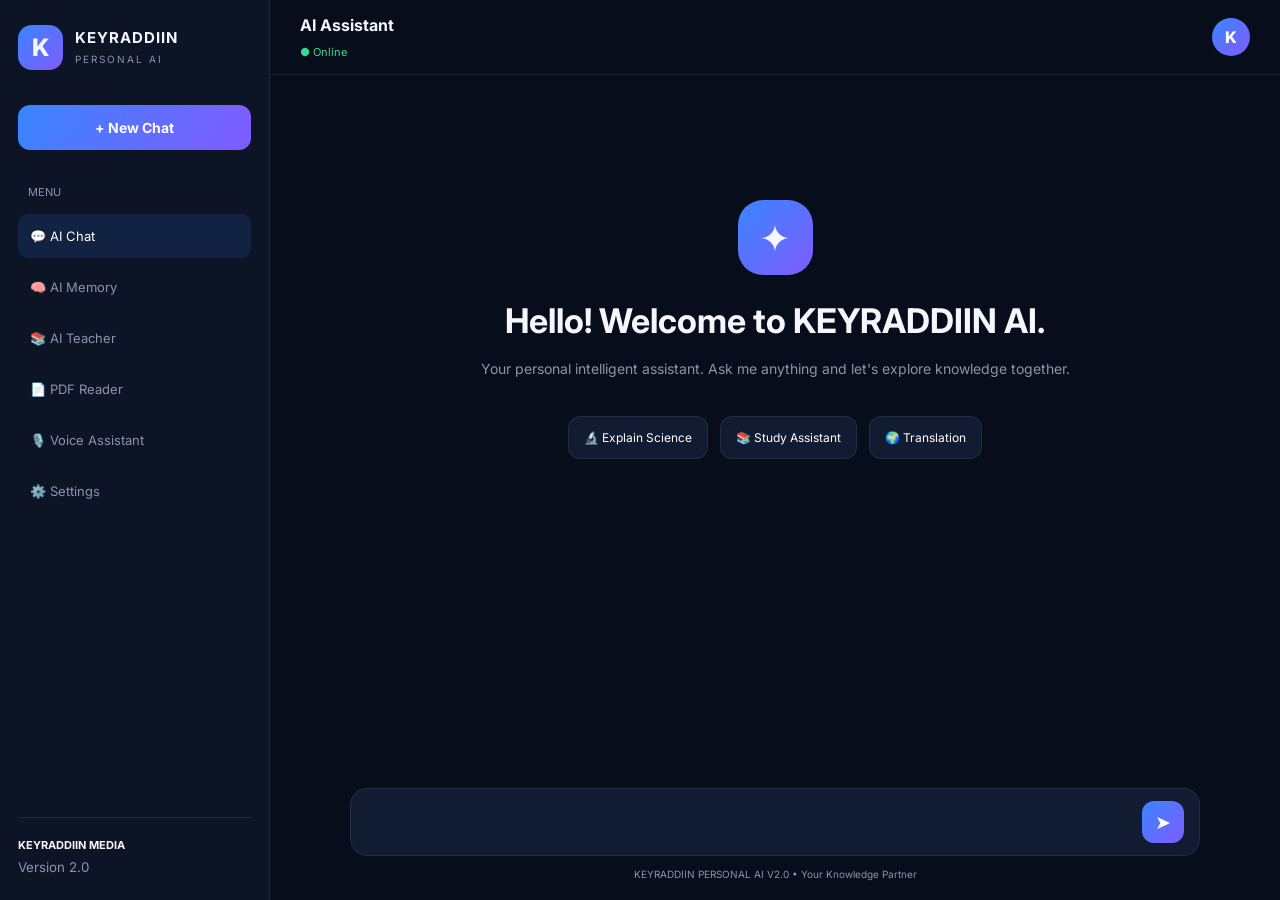
==== frontend/index.html @ 473fdab0 "KEYRADDIIN PERSONAL AI V2.0" ====
<!DOCTYPE html>
<html lang="en">

<head>

    <meta charset="UTF-8">

    <meta name="viewport"
          content="width=device-width, initial-scale=1.0">

    <title>KEYRADDIIN PERSONAL AI</title>

    <link rel="stylesheet" href="style.css">

</head>

<body>

<div class="app">

    <!-- SIDEBAR -->

    <aside class="sidebar">

        <div class="brand">

            <div class="logo">K</div>

            <div>
                <h2>KEYRADDIIN</h2>
                <span>PERSONAL AI</span>
            </div>

        </div>

        <button class="new-chat" onclick="newChat()">
            + New Chat
        </button>

        <div class="menu">

            <p class="menu-title">MENU</p>

            <button class="menu-item active"
                    onclick="showSection('chatSection', this)">
                💬 AI Chat
            </button>

            <button class="menu-item"
                    onclick="showSection('chatSection', this)">
                🧠 AI Memory
            </button>

            <button class="menu-item"
                    onclick="showSection('chatSection', this)">
                📚 AI Teacher
            </button>

            <button class="menu-item"
                    onclick="showSection('pdfSection', this)">
                📄 PDF Reader
            </button>

            <button class="menu-item"
                    onclick="showSection('chatSection', this)">
                🎙️ Voice Assistant
            </button>

            <button class="menu-item"
                    onclick="showSection('chatSection', this)">
                ⚙️ Settings
            </button>

        </div>

        <div class="sidebar-footer">

            <span>KEYRADDIIN MEDIA</span>

            <small>Version 2.0</small>

        </div>

    </aside>


    <!-- MAIN AREA -->

    <main class="main">

        <header class="topbar">

            <button class="mobile-menu">
                ☰
            </button>

            <div>

                <h3 id="pageTitle">
                    AI Assistant
                </h3>

                <span class="status">
                    ● Online
                </span>

            </div>

            <button class="profile">K</button>

        </header>


        <!-- CHAT SECTION -->

        <section id="chatSection"
                 class="chat-area">

            <div class="welcome">

                <div class="ai-icon">✦</div>

                <h1>
                    Hello! Welcome to KEYRADDIIN AI.
                </h1>

                <p>
                    Your personal intelligent assistant.
                    Ask me anything and let's explore knowledge together.
                </p>

                <div class="suggestions">

                    <button onclick="suggest('Explain science to me')">
                        🔬 Explain Science
                    </button>

                    <button onclick="suggest('Help me study Grade 10')">
                        📚 Study Assistant
                    </button>

                    <button onclick="suggest('Translate English to Afaan Oromo')">
                        🌍 Translation
                    </button>

                </div>

            </div>

        </section>


        <!-- PDF READER SECTION -->

        <section id="pdfSection"
                 class="chat-area"
                 style="display:none;">

            <div class="welcome">

                <div class="ai-icon">📄</div>

                <h1>
                    KEYRADDIIN PDF READER
                </h1>

                <p>
                    Upload your PDF document and ask
                    KEYRADDIIN AI questions about it.
                </p>

            </div>


            <!-- PDF UPLOAD -->

            <div style="
                max-width:700px;
                margin:20px auto;
                padding:20px;
                border-radius:15px;
                background:#17233d;
                color:white;
            ">

                <h3>📚 Upload PDF Document</h3>

                <p style="margin:12px 0;">
                    Select a PDF file (Maximum 20 MB).
                </p>

                <input
                    type="file"
                    id="pdfFile"
                    accept=".pdf,application/pdf"
                >

                <br><br>

                <button
                    onclick="uploadPDF()"
                    style="
                        padding:12px 20px;
                        border:0;
                        border-radius:8px;
                        background:#526dff;
                        color:white;
                        cursor:pointer;
                    "
                >
                    Upload PDF
                </button>

                <p id="pdfStatus"
                   style="margin-top:15px;">
                </p>

            </div>


            <!-- PDF INFORMATION -->

            <div id="pdfInformation"
                 style="
                    display:none;
                    max-width:700px;
                    margin:20px auto;
                    padding:20px;
                    border-radius:15px;
                    background:#17233d;
                    color:white;
                 ">

                <h3>📖 PDF Information</h3>

                <p id="pdfName"></p>

                <p id="pdfPages"></p>

                <p id="pdfCharacters"></p>

            </div>


            <!-- PDF QUESTION -->

            <div id="pdfQuestionArea"
                 style="
                    display:none;
                    max-width:700px;
                    margin:20px auto;
                    padding:20px;
                    border-radius:15px;
                    background:#17233d;
                    color:white;
                 ">

                <h3>🤖 Ask KEYRADDIIN AI</h3>

                <p style="margin:12px 0;">
                    Ask anything about your PDF.
                </p>

                <textarea
                    id="pdfQuestion"
                    placeholder="Ask a question about this PDF..."
                    rows="4"
                    style="
                        width:100%;
                        padding:12px;
                        border-radius:8px;
                        border:1px solid #526dff;
                        background:#101a2d;
                        color:white;
                        resize:vertical;
                    "
                ></textarea>

                <br><br>

                <button
                    onclick="askPDF()"
                    style="
                        padding:12px 20px;
                        border:0;
                        border-radius:8px;
                        background:#526dff;
                        color:white;
                        cursor:pointer;
                    "
                >
                    Ask AI ➤
                </button>

                <div id="pdfAnswer"
                     style="
                        margin-top:20px;
                        line-height:1.7;
                        white-space:pre-wrap;
                     ">
                </div>

            </div>

        </section>


        <!-- CHAT INPUT -->

        <footer class="input-section"
                id="chatInputSection">

            <div class="input-box">

                <textarea
                    id="userInput"
                    placeholder="Message KEYRADDIIN AI..."
                    rows="1">
                </textarea>

                <button id="sendBtn"
                        onclick="sendMessage()">
                    ➤
                </button>

            </div>

            <p class="disclaimer">
                KEYRADDIIN PERSONAL AI V2.0
                • Your Knowledge Partner
            </p>

        </footer>

    </main>

</div>


<!-- APP JAVASCRIPT -->

<script src="app.js"></script>


<!-- PDF READER JAVASCRIPT -->

<script>

    // ==================================
    // PDF READER SYSTEM
    // ==================================

    const API_BASE_URL = "YOUR_RENDER_BACKEND_URL";


    let currentPDFText = "";


    // ==================================
    // CHANGE APP SECTION
    // ==================================

    function showSection(sectionId, button) {

        document.getElementById("chatSection").style.display = "none";

        document.getElementById("pdfSection").style.display = "none";

        document.getElementById("chatInputSection").style.display = "none";

        document.getElementById(sectionId).style.display = "block";

        document.querySelectorAll(".menu-item").forEach(item => {

            item.classList.remove("active");

        });

        button.classList.add("active");

        document.getElementById("pageTitle").textContent =
            sectionId === "pdfSection"
                ? "PDF Reader"
                : "AI Assistant";

    }


    // ==================================
    // UPLOAD PDF
    // ==================================

    async function uploadPDF() {

        const fileInput = document.getElementById("pdfFile");

        const status = document.getElementById("pdfStatus");

        const file = fileInput.files[0];

        if (!file) {

            status.textContent = "Please select a PDF file.";

            return;

        }

        if (file.size > 20 * 1024 * 1024) {

            status.textContent = "PDF must be smaller than 20 MB.";

            return;

        }

        if (file.type !== "application/pdf" &&
            !file.name.toLowerCase().endsWith(".pdf")) {

            status.textContent = "Only PDF files are supported.";

            return;

        }

        status.textContent = "Uploading and processing PDF...";

        currentPDFText = "";

        document.getElementById("pdfInformation").style.display = "none";

        document.getElementById("pdfQuestionArea").style.display = "none";

        try {

            const formData = new FormData();

            formData.append("file", file);

            const response = await fetch(
                API_BASE_URL + "/pdf/upload",
                {
                    method: "POST",
                    body: formData
                }
            );

            const result = await response.json();

            if (!response.ok) {

                throw new Error(
                    result.detail || "PDF upload failed."
                );

            }

            currentPDFText = result.text;

            document.getElementById("pdfName").textContent =
                "File: " + result.filename;

            document.getElementById("pdfPages").textContent =
                "Pages: " + result.total_pages;

            document.getElementById("pdfCharacters").textContent =
                "Characters: " + result.characters;

            document.getElementById("pdfInformation").style.display = "block";

            document.getElementById("pdfQuestionArea").style.display = "block";

            status.textContent = "PDF uploaded successfully!";

        }

        catch (error) {

            status.textContent = "Error: " + error.message;

        }

    }


    // ==================================
    // ASK AI ABOUT PDF
    // ==================================

    async function askPDF() {

        const questionInput = document.getElementById("pdfQuestion");

        const answerArea = document.getElementById("pdfAnswer");

        const question = questionInput.value.trim();

        if (!currentPDFText) {

            answerArea.textContent = "Please upload a PDF first.";

            return;

        }

        if (!question) {

            answerArea.textContent = "Please enter your question.";

            return;

        }

        answerArea.textContent = "KEYRADDIIN AI is thinking...";

        try {

            const response = await fetch(
                API_BASE_URL + "/pdf/ask",
                {
                    method: "POST",

                    headers: {
                        "Content-Type": "application/json"
                    },

                    body: JSON.stringify({

                        pdf_text: currentPDFText,

                        question: question

                    })

                }
            );

            const result = await response.json();

            if (!response.ok) {

                throw new Error(
                    result.detail || "AI request failed."
                );

            }

            answerArea.textContent = result.response;

        }

        catch (error) {

            answerArea.textContent =
                "Error: " + error.message;

        }

    }

</script>

</body>

</html>
---- frontend/style.css ----
@import url('https://fonts.googleapis.com/css2?family=Inter:wght@400;500;600;700;800&display=swap');

:root {
    --bg: #080d1b;
    --sidebar: #0d1426;
    --panel: #111b31;
    --primary: #3985ff;
    --secondary: #805bff;
    --text: #f4f7ff;
    --muted: #8995ad;
    --border: rgba(255,255,255,0.08);
}

* {
    margin: 0;
    padding: 0;
    box-sizing: border-box;
}

body {
    font-family: 'Inter', sans-serif;
    background: var(--bg);
    color: var(--text);
}

button {
    font-family: inherit;
    cursor: pointer;
    border: none;
}

.app {
    display: flex;
    min-height: 100vh;
}

/* SIDEBAR */

.sidebar {
    width: 270px;
    background: var(--sidebar);
    border-right: 1px solid var(--border);
    padding: 25px 18px;
    display: flex;
    flex-direction: column;
}

.brand {
    display: flex;
    align-items: center;
    gap: 12px;
    margin-bottom: 35px;
}

.logo {
    width: 45px;
    height: 45px;
    background: linear-gradient(135deg, var(--primary), var(--secondary));
    border-radius: 14px;
    display: grid;
    place-items: center;
    font-size: 24px;
    font-weight: 800;
}

.brand h2 {
    font-size: 15px;
    letter-spacing: 1px;
}

.brand span {
    color: var(--muted);
    font-size: 10px;
    letter-spacing: 2px;
}

.new-chat {
    padding: 14px;
    border-radius: 12px;
    background: linear-gradient(120deg, var(--primary), var(--secondary));
    color: white;
    font-size: 14px;
    font-weight: 700;
    margin-bottom: 35px;
}

.menu-title {
    color: var(--muted);
    font-size: 11px;
    margin-bottom: 15px;
    padding-left: 10px;
}

.menu-item {
    width: 100%;
    padding: 14px 12px;
    background: transparent;
    color: var(--muted);
    text-align: left;
    border-radius: 10px;
    margin-bottom: 7px;
    font-size: 13px;
}

.menu-item:hover,
.menu-item.active {
    background: rgba(57,133,255,0.13);
    color: white;
}

.sidebar-footer {
    margin-top: auto;
    border-top: 1px solid var(--border);
    padding-top: 20px;
    display: flex;
    flex-direction: column;
    gap: 7px;
}

.sidebar-footer span {
    font-size: 11px;
    font-weight: 700;
}

.sidebar-footer small {
    color: var(--muted);
}

/* MAIN */

.main {
    flex: 1;
    display: flex;
    flex-direction: column;
    min-width: 0;
    height: 100vh;
}

.topbar {
    height: 75px;
    padding: 0 30px;
    border-bottom: 1px solid var(--border);
    display: flex;
    align-items: center;
    justify-content: space-between;
}

.topbar h3 {
    font-size: 16px;
    margin-bottom: 5px;
}

.status {
    color: #38d996;
    font-size: 11px;
}

.profile {
    width: 38px;
    height: 38px;
    border-radius: 50%;
    background: linear-gradient(135deg, var(--primary), var(--secondary));
    color: white;
    font-weight: 800;
    font-size: 16px;
}

.mobile-menu {
    display: none;
    background: transparent;
    color: white;
    font-size: 23px;
}

/* CHAT */

.chat-area {
    flex: 1;
    overflow-y: auto;
    padding: 35px 20px;
}

.welcome {
    max-width: 650px;
    margin: 10vh auto 0;
    text-align: center;
}

.ai-icon {
    width: 75px;
    height: 75px;
    margin: 0 auto 25px;
    border-radius: 25px;
    background: linear-gradient(135deg, var(--primary), var(--secondary));
    display: grid;
    place-items: center;
    font-size: 38px;
}

.welcome h1 {
    font-size: clamp(22px, 4vw, 34px);
    margin-bottom: 15px;
}

.welcome p {
    color: var(--muted);
    font-size: 14px;
    line-height: 1.8;
}

.suggestions {
    display: flex;
    justify-content: center;
    flex-wrap: wrap;
    gap: 12px;
    margin-top: 35px;
}

.suggestions button {
    padding: 13px 15px;
    border: 1px solid var(--border);
    background: var(--panel);
    color: white;
    border-radius: 12px;
    font-size: 12px;
}

.suggestions button:hover {
    border-color: var(--primary);
}

/* MESSAGE INPUT */

.input-section {
    padding: 15px 25px 20px;
    max-width: 900px;
    width: 100%;
    margin: 0 auto;
}

.input-box {
    display: flex;
    align-items: center;
    gap: 10px;
    background: var(--panel);
    border: 1px solid var(--border);
    padding: 12px 15px;
    border-radius: 17px;
}

.input-box:focus-within {
    border-color: var(--primary);
}

textarea {
    flex: 1;
    resize: none;
    max-height: 120px;
    outline: none;
    border: none;
    background: transparent;
    color: white;
    font-family: inherit;
    font-size: 14px;
    padding: 10px 0;
}

textarea::placeholder {
    color: var(--muted);
}

#sendBtn {
    width: 42px;
    height: 42px;
    border-radius: 12px;
    color: white;
    background: linear-gradient(135deg, var(--primary), var(--secondary));
    font-size: 19px;
}

.disclaimer {
    text-align: center;
    color: var(--muted);
    font-size: 10px;
    margin-top: 12px;
}

/* MOBILE RESPONSIVE */

@media(max-width: 700px) {

    .sidebar {
        display: none;
    }

    .main {
        width: 100%;
    }

    .topbar {
        height: 65px;
        padding: 0 15px;
        justify-content: flex-start;
        gap: 15px;
    }

    .mobile-menu {
        display: block;
    }

    .profile {
        margin-left: auto;
    }

    .chat-area {
        padding: 20px 15px;
    }

    .welcome {
        margin-top: 10vh;
    }

    .suggestions {
        gap: 8px;
    }

    .suggestions button {
        width: 100%;
    }

    .input-section {
        padding: 12px;
    }
}
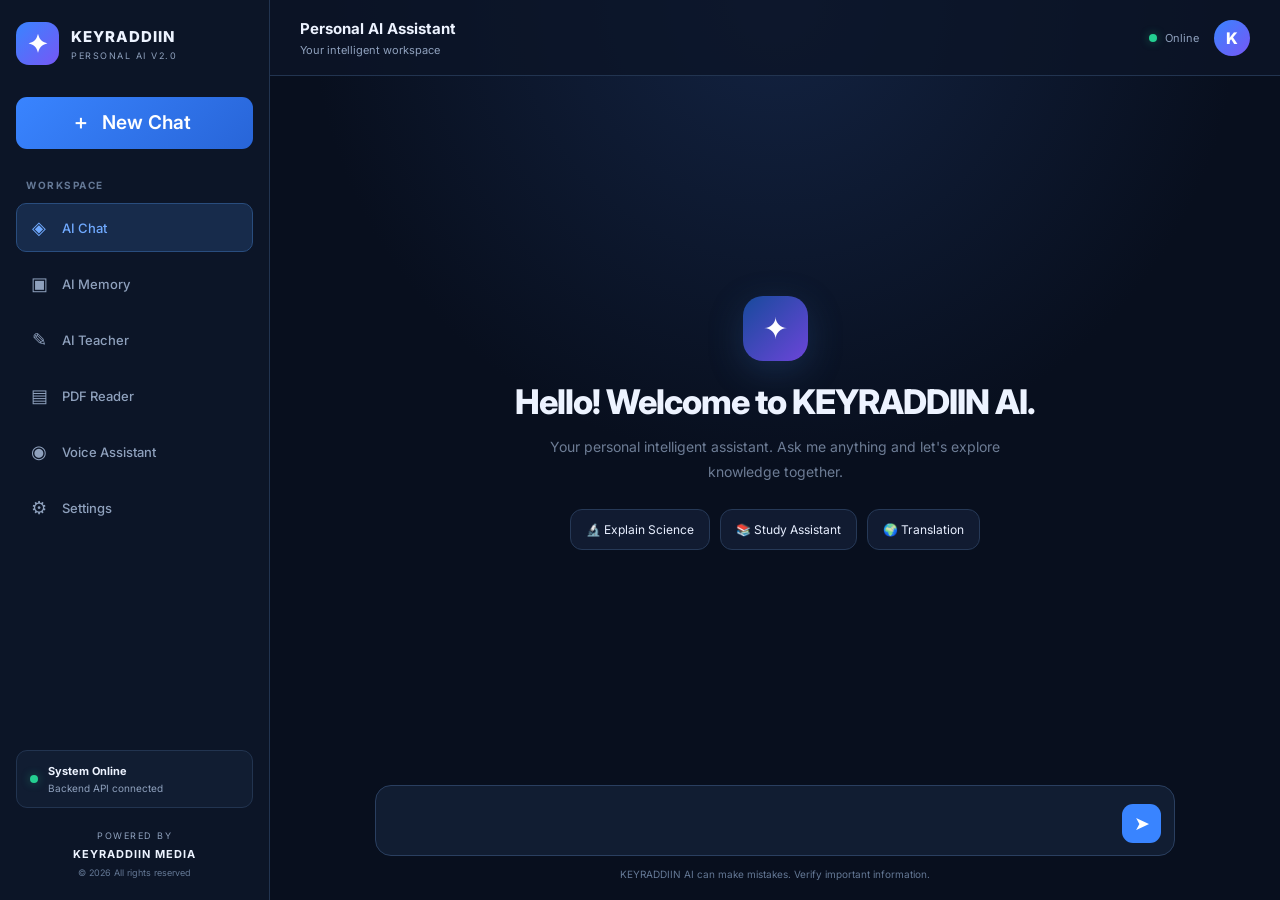
==== commit 92e31ea8: "Update KEYRADDIIN PERSONAL AI V2 frontend" ====
--- a/frontend/index.html
+++ b/frontend/index.html
@@ -2,119 +2,477 @@
 <html lang="en">
 
 <head>
-
     <meta charset="UTF-8">
-
-    <meta name="viewport"
-          content="width=device-width, initial-scale=1.0">
-
-    <title>KEYRADDIIN PERSONAL AI</title>
+    <meta name="viewport" content="width=device-width, initial-scale=1.0">
+
+    <meta name="theme-color" content="#080f1e">
+    <meta name="description" content="KEYRADDIIN PERSONAL AI V2.0 - Your intelligent personal assistant.">
+
+    <title>KEYRADDIIN PERSONAL AI | V2.0</title>
+
+    <link rel="preconnect" href="https://fonts.googleapis.com">
+    <link rel="preconnect" href="https://fonts.gstatic.com" crossorigin>
+
+    <link href="https://fonts.googleapis.com/css2?family=Inter:wght@400;500;600;700;800&display=swap" rel="stylesheet">
 
     <link rel="stylesheet" href="style.css">
 
+    <style>
+        * {
+            box-sizing: border-box;
+        }
+
+        body {
+            font-family: 'Inter', sans-serif;
+        }
+
+        button {
+            cursor: pointer;
+            font-family: inherit;
+        }
+
+        button:disabled {
+            opacity: 0.55;
+            cursor: not-allowed;
+        }
+
+        textarea {
+            font-family: inherit;
+        }
+
+        .message-row {
+            width: 100%;
+            display: flex;
+            margin: 18px auto;
+            padding: 0 15px;
+        }
+
+        .message-row.user {
+            justify-content: flex-end;
+        }
+
+        .message-row.ai {
+            justify-content: flex-start;
+        }
+
+        .message-bubble {
+            max-width: 780px;
+            padding: 15px 18px;
+            border-radius: 16px;
+            line-height: 1.75;
+            font-size: 14px;
+            white-space: pre-wrap;
+            overflow-wrap: anywhere;
+        }
+
+        .message-row.user .message-bubble {
+            background: #172c50;
+            border: 1px solid #315b99;
+        }
+
+        .message-row.ai .message-bubble {
+            background: #111b31;
+            border: 1px solid #263957;
+        }
+
+        .message-label {
+            display: block;
+            font-size: 11px;
+            font-weight: 700;
+            margin-bottom: 7px;
+            opacity: 0.7;
+            letter-spacing: 0.5px;
+        }
+
+        .chat-area {
+            overflow-y: auto;
+            scroll-behavior: smooth;
+        }
+
+        .welcome {
+            text-align: center;
+            margin: auto;
+            padding: 35px 18px;
+            max-width: 750px;
+        }
+
+        .welcome h1 {
+            font-size: clamp(23px, 5vw, 34px);
+            margin: 20px 0 12px;
+        }
+
+        .welcome p {
+            line-height: 1.8;
+            opacity: 0.75;
+        }
+
+        .ai-icon {
+            width: 65px;
+            height: 65px;
+            display: grid;
+            place-items: center;
+            margin: auto;
+            border-radius: 20px;
+            font-size: 30px;
+            background: linear-gradient(135deg, #174a9c, #6c45d9);
+            box-shadow: 0 10px 35px #315b9950;
+        }
+
+        .suggestions {
+            display: flex;
+            flex-wrap: wrap;
+            justify-content: center;
+            gap: 10px;
+            margin-top: 25px;
+        }
+
+        .suggestions button {
+            padding: 12px 15px;
+            border: 1px solid #263957;
+            border-radius: 12px;
+            background: #111b31;
+            color: #e8efff;
+            font-size: 12px;
+        }
+
+        .suggestions button:hover {
+            border-color: #4d82d5;
+            background: #172c50;
+        }
+
+        .input-container textarea {
+            resize: none;
+            min-height: 45px;
+            max-height: 150px;
+        }
+
+        .tool-section {
+            padding: 25px;
+            overflow-y: auto;
+        }
+
+        .section-heading {
+            display: flex;
+            align-items: center;
+            gap: 15px;
+            margin-bottom: 25px;
+        }
+
+        .section-heading h1 {
+            margin: 0 0 7px;
+        }
+
+        .section-heading p {
+            margin: 0;
+            opacity: 0.7;
+            line-height: 1.6;
+        }
+
+        .section-icon {
+            width: 50px;
+            height: 50px;
+            display: grid;
+            place-items: center;
+            border-radius: 14px;
+            background: #172c50;
+            font-size: 23px;
+        }
+
+        .pdf-card,
+        .feature-card {
+            max-width: 850px;
+            margin-bottom: 22px;
+            padding: 23px;
+            border: 1px solid #263957;
+            border-radius: 16px;
+            background: #111b31;
+        }
+
+        .pdf-card h3,
+        .feature-card h3 {
+            margin-top: 0;
+        }
+
+        .pdf-card p,
+        .feature-card p {
+            line-height: 1.7;
+            opacity: 0.75;
+        }
+
+        .pdf-card input,
+        .pdf-card textarea {
+            width: 100%;
+            margin: 12px 0;
+            padding: 13px;
+            border: 1px solid #315b99;
+            border-radius: 10px;
+            background: #080f1e;
+            color: white;
+        }
+
+        .primary-btn {
+            padding: 13px 19px;
+            border: none;
+            border-radius: 10px;
+            background: #2563c7;
+            color: white;
+            font-weight: 700;
+        }
+
+        .primary-btn:hover {
+            background: #3479e5;
+        }
+
+        .tool-status,
+        .pdf-answer {
+            margin-top: 15px;
+            padding: 12px;
+            line-height: 1.7;
+            white-space: pre-wrap;
+            overflow-wrap: anywhere;
+        }
+
+        .pdf-answer {
+            border-radius: 10px;
+            background: #080f1e;
+        }
+
+        .sidebar-overlay {
+            z-index: 90;
+        }
+
+        .sidebar {
+            z-index: 100;
+        }
+
+        .topbar {
+            z-index: 20;
+        }
+
+        @media(max-width: 600px) {
+            .tool-section {
+                padding: 16px;
+            }
+
+            .pdf-card,
+            .feature-card {
+                padding: 17px;
+            }
+
+            .message-bubble {
+                max-width: 92%;
+                font-size: 13px;
+            }
+
+            .welcome {
+                padding: 20px 12px;
+            }
+
+            .suggestions button {
+                width: 100%;
+            }
+        }
+    </style>
+
 </head>
 
 <body>
 
-<div class="app">
+<div class="app-container">
+
+    <!-- MOBILE OVERLAY -->
+
+    <div
+        id="sidebarOverlay"
+        class="sidebar-overlay"
+        onclick="closeSidebar()">
+    </div>
+
 
     <!-- SIDEBAR -->
 
-    <aside class="sidebar">
-
-        <div class="brand">
-
-            <div class="logo">K</div>
-
-            <div>
+    <aside class="sidebar" id="sidebar">
+
+        <div class="sidebar-header">
+
+            <div class="brand-icon">✦</div>
+
+            <div class="brand-info">
                 <h2>KEYRADDIIN</h2>
-                <span>PERSONAL AI</span>
-            </div>
+                <span>PERSONAL AI V2.0</span>
+            </div>
+
+            <button
+                class="close-sidebar"
+                onclick="closeSidebar()"
+                aria-label="Close sidebar">
+                ✕
+            </button>
 
         </div>
 
-        <button class="new-chat" onclick="newChat()">
-            + New Chat
+
+        <button
+            class="new-chat-btn"
+            onclick="startNewChat()">
+
+            <span>＋</span>
+            <span>New Chat</span>
+
         </button>
 
-        <div class="menu">
-
-            <p class="menu-title">MENU</p>
-
-            <button class="menu-item active"
-                    onclick="showSection('chatSection', this)">
-                💬 AI Chat
+
+        <div class="sidebar-label">
+            WORKSPACE
+        </div>
+
+
+        <nav class="navigation">
+
+            <button
+                class="nav-item active"
+                onclick="showSection('chatSection', this)">
+
+                <span class="nav-icon">◈</span>
+                <span>AI Chat</span>
+
             </button>
 
-            <button class="menu-item"
-                    onclick="showSection('chatSection', this)">
-                🧠 AI Memory
+
+            <button
+                class="nav-item"
+                onclick="showSection('memorySection', this)">
+
+                <span class="nav-icon">▣</span>
+                <span>AI Memory</span>
+
             </button>
 
-            <button class="menu-item"
-                    onclick="showSection('chatSection', this)">
-                📚 AI Teacher
+
+            <button
+                class="nav-item"
+                onclick="showSection('teacherSection', this)">
+
+                <span class="nav-icon">✎</span>
+                <span>AI Teacher</span>
+
             </button>
 
-            <button class="menu-item"
-                    onclick="showSection('pdfSection', this)">
-                📄 PDF Reader
+
+            <button
+                class="nav-item"
+                onclick="showSection('pdfSection', this)">
+
+                <span class="nav-icon">▤</span>
+                <span>PDF Reader</span>
+
             </button>
 
-            <button class="menu-item"
-                    onclick="showSection('chatSection', this)">
-                🎙️ Voice Assistant
+
+            <button
+                class="nav-item"
+                onclick="showSection('voiceSection', this)">
+
+                <span class="nav-icon">◉</span>
+                <span>Voice Assistant</span>
+
             </button>
 
-            <button class="menu-item"
-                    onclick="showSection('chatSection', this)">
-                ⚙️ Settings
+
+            <button
+                class="nav-item"
+                onclick="showSection('settingsSection', this)">
+
+                <span class="nav-icon">⚙</span>
+                <span>Settings</span>
+
             </button>
 
+        </nav>
+
+
+        <div class="sidebar-bottom">
+
+            <div class="sidebar-status">
+
+                <span class="status-dot"></span>
+
+                <div>
+                    <strong>System Online</strong>
+                    <small>Backend API connected</small>
+                </div>
+
+            </div>
+
+
+            <div class="sidebar-footer">
+
+                <span>POWERED BY</span>
+
+                <strong>KEYRADDIIN MEDIA</strong>
+
+                <small>© 2026 All rights reserved</small>
+
+            </div>
+
         </div>
 
-        <div class="sidebar-footer">
-
-            <span>KEYRADDIIN MEDIA</span>
-
-            <small>Version 2.0</small>
-
-        </div>
-
     </aside>
 
 
-    <!-- MAIN AREA -->
-
-    <main class="main">
+    <!-- MAIN CONTENT -->
+
+    <main class="main-content">
+
+
+        <!-- TOPBAR -->
 
         <header class="topbar">
 
-            <button class="mobile-menu">
-                ☰
-            </button>
-
-            <div>
-
-                <h3 id="pageTitle">
-                    AI Assistant
-                </h3>
-
-                <span class="status">
-                    ● Online
-                </span>
-
-            </div>
-
-            <button class="profile">K</button>
+            <div class="topbar-left">
+
+                <button
+                    class="mobile-menu"
+                    onclick="toggleSidebar()"
+                    aria-label="Open navigation">
+                    ☰
+                </button>
+
+                <div class="page-title">
+
+                    <h2>Personal AI Assistant</h2>
+
+                    <span>Your intelligent workspace</span>
+
+                </div>
+
+            </div>
+
+
+            <div class="topbar-right">
+
+                <div class="online-status">
+
+                    <span class="status-dot"></span>
+
+                    Online
+
+                </div>
+
+                <div class="profile-avatar">
+                    K
+                </div>
+
+            </div>
 
         </header>
 
 
-        <!-- CHAT SECTION -->
-
-        <section id="chatSection"
-                 class="chat-area">
+        <!-- AI CHAT -->
+
+        <section
+            id="chatSection"
+            class="chat-area">
 
             <div class="welcome">
 
@@ -126,7 +484,8 @@
 
                 <p>
                     Your personal intelligent assistant.
-                    Ask me anything and let's explore knowledge together.
+                    Ask me anything and let's explore
+                    knowledge together.
                 </p>
 
                 <div class="suggestions">
@@ -150,154 +509,113 @@
         </section>
 
 
-        <!-- PDF READER SECTION -->
-
-        <section id="pdfSection"
-                 class="chat-area"
-                 style="display:none;">
-
-            <div class="welcome">
-
-                <div class="ai-icon">📄</div>
-
-                <h1>
-                    KEYRADDIIN PDF READER
-                </h1>
+        <!-- CHAT INPUT -->
+
+        <section
+            id="chatInputSection"
+            class="chat-input-section">
+
+            <div class="input-container">
+
+                <textarea
+                    id="userInput"
+                    placeholder="Message KEYRADDIIN AI..."
+                    rows="1"
+                    aria-label="Write your message">
+                </textarea>
+
+                <button
+                    id="sendBtn"
+                    onclick="sendMessage()"
+                    aria-label="Send message">
+                    ➤
+                </button>
+
+            </div>
+
+            <p class="input-disclaimer">
+                KEYRADDIIN AI can make mistakes.
+                Verify important information.
+            </p>
+
+        </section>
+
+
+        <!-- PDF READER -->
+
+        <section
+            id="pdfSection"
+            class="tool-section"
+            style="display:none;">
+
+            <div class="section-heading">
+
+                <div class="section-icon">▤</div>
+
+                <div>
+                    <h1>PDF Reader</h1>
+                    <p>Upload documents and ask KEYRADDIIN AI questions.</p>
+                </div>
+
+            </div>
+
+
+            <div class="pdf-card">
+
+                <h3>Upload PDF Document</h3>
 
                 <p>
-                    Upload your PDF document and ask
-                    KEYRADDIIN AI questions about it.
-                </p>
-
-            </div>
-
-
-            <!-- PDF UPLOAD -->
-
-            <div style="
-                max-width:700px;
-                margin:20px auto;
-                padding:20px;
-                border-radius:15px;
-                background:#17233d;
-                color:white;
-            ">
-
-                <h3>📚 Upload PDF Document</h3>
-
-                <p style="margin:12px 0;">
-                    Select a PDF file (Maximum 20 MB).
+                    Select a PDF document from your device.
+                    Maximum file size: 20 MB.
                 </p>
 
                 <input
                     type="file"
                     id="pdfFile"
-                    accept=".pdf,application/pdf"
-                >
-
-                <br><br>
+                    accept=".pdf,application/pdf">
 
                 <button
-                    onclick="uploadPDF()"
-                    style="
-                        padding:12px 20px;
-                        border:0;
-                        border-radius:8px;
-                        background:#526dff;
-                        color:white;
-                        cursor:pointer;
-                    "
-                >
+                    id="pdfUploadBtn"
+                    class="primary-btn"
+                    onclick="uploadPDF()">
                     Upload PDF
                 </button>
 
-                <p id="pdfStatus"
-                   style="margin-top:15px;">
-                </p>
-
-            </div>
-
-
-            <!-- PDF INFORMATION -->
-
-            <div id="pdfInformation"
-                 style="
-                    display:none;
-                    max-width:700px;
-                    margin:20px auto;
-                    padding:20px;
-                    border-radius:15px;
-                    background:#17233d;
-                    color:white;
-                 ">
-
-                <h3>📖 PDF Information</h3>
-
-                <p id="pdfName"></p>
-
-                <p id="pdfPages"></p>
-
-                <p id="pdfCharacters"></p>
-
-            </div>
-
-
-            <!-- PDF QUESTION -->
-
-            <div id="pdfQuestionArea"
-                 style="
-                    display:none;
-                    max-width:700px;
-                    margin:20px auto;
-                    padding:20px;
-                    border-radius:15px;
-                    background:#17233d;
-                    color:white;
-                 ">
-
-                <h3>🤖 Ask KEYRADDIIN AI</h3>
-
-                <p style="margin:12px 0;">
-                    Ask anything about your PDF.
+                <div
+                    id="pdfUploadStatus"
+                    class="tool-status"
+                    role="status"
+                    aria-live="polite">
+                </div>
+
+            </div>
+
+
+            <div class="pdf-card">
+
+                <h3>Ask Your PDF</h3>
+
+                <p>
+                    Ask questions about your uploaded document.
                 </p>
 
                 <textarea
                     id="pdfQuestion"
-                    placeholder="Ask a question about this PDF..."
-                    rows="4"
-                    style="
-                        width:100%;
-                        padding:12px;
-                        border-radius:8px;
-                        border:1px solid #526dff;
-                        background:#101a2d;
-                        color:white;
-                        resize:vertical;
-                    "
-                ></textarea>
-
-                <br><br>
+                    placeholder="Write your question here..."
+                    rows="4">
+                </textarea>
 
                 <button
-                    onclick="askPDF()"
-                    style="
-                        padding:12px 20px;
-                        border:0;
-                        border-radius:8px;
-                        background:#526dff;
-                        color:white;
-                        cursor:pointer;
-                    "
-                >
-                    Ask AI ➤
+                    id="pdfAskBtn"
+                    class="primary-btn"
+                    onclick="askPDF()">
+                    Ask KEYRADDIIN AI
                 </button>
 
-                <div id="pdfAnswer"
-                     style="
-                        margin-top:20px;
-                        line-height:1.7;
-                        white-space:pre-wrap;
-                     ">
+                <div
+                    id="pdfAnswer"
+                    class="pdf-answer"
+                    aria-live="polite">
                 </div>
 
             </div>
@@ -305,261 +623,403 @@
         </section>
 
 
-        <!-- CHAT INPUT -->
-
-        <footer class="input-section"
-                id="chatInputSection">
-
-            <div class="input-box">
-
-                <textarea
-                    id="userInput"
-                    placeholder="Message KEYRADDIIN AI..."
-                    rows="1">
-                </textarea>
-
-                <button id="sendBtn"
-                        onclick="sendMessage()">
-                    ➤
-                </button>
-
-            </div>
-
-            <p class="disclaimer">
-                KEYRADDIIN PERSONAL AI V2.0
-                • Your Knowledge Partner
-            </p>
-
-        </footer>
+        <!-- AI MEMORY -->
+
+        <section
+            id="memorySection"
+            class="tool-section"
+            style="display:none;">
+
+            <div class="section-heading">
+
+                <div class="section-icon">▣</div>
+
+                <div>
+                    <h1>AI Memory</h1>
+                    <p>Your personal AI memory workspace.</p>
+                </div>
+
+            </div>
+
+            <div class="feature-card">
+
+                <h3>AI Memory Management</h3>
+
+                <p>
+                    The memory management interface will be connected
+                    in a future update.
+                </p>
+
+            </div>
+
+        </section>
+
+
+        <!-- AI TEACHER -->
+
+        <section
+            id="teacherSection"
+            class="tool-section"
+            style="display:none;">
+
+            <div class="section-heading">
+
+                <div class="section-icon">✎</div>
+
+                <div>
+                    <h1>AI Teacher</h1>
+                    <p>Your personal learning workspace.</p>
+                </div>
+
+            </div>
+
+            <div class="feature-card">
+
+                <h3>AI Teacher</h3>
+
+                <p>
+                    Your AI assistant can already help you
+                    understand subjects through AI Chat.
+                    A dedicated teacher interface is planned.
+                </p>
+
+            </div>
+
+        </section>
+
+
+        <!-- VOICE ASSISTANT -->
+
+        <section
+            id="voiceSection"
+            class="tool-section"
+            style="display:none;">
+
+            <div class="section-heading">
+
+                <div class="section-icon">◉</div>
+
+                <div>
+                    <h1>Voice Assistant</h1>
+                    <p>Voice interaction workspace.</p>
+                </div>
+
+            </div>
+
+            <div class="feature-card">
+
+                <h3>Voice Assistant</h3>
+
+                <p>
+                    Voice interaction features are not connected yet.
+                </p>
+
+            </div>
+
+        </section>
+
+
+        <!-- SETTINGS -->
+
+        <section
+            id="settingsSection"
+            class="tool-section"
+            style="display:none;">
+
+            <div class="section-heading">
+
+                <div class="section-icon">⚙</div>
+
+                <div>
+                    <h1>Settings</h1>
+                    <p>Application information.</p>
+                </div>
+
+            </div>
+
+            <div class="feature-card">
+
+                <h3>KEYRADDIIN PERSONAL AI</h3>
+
+                <p>Version: 2.0</p>
+                <p>Platform: Web Application</p>
+                <p>Developer: KEYRADDIIN MEDIA</p>
+                <p>Backend: Render API</p>
+
+            </div>
+
+        </section>
 
     </main>
 
 </div>
 
 
-<!-- APP JAVASCRIPT -->
+<!-- NAVIGATION -->
+
+<script>
+
+function showSection(sectionId, button) {
+
+    const sections = [
+        "chatSection",
+        "pdfSection",
+        "memorySection",
+        "teacherSection",
+        "voiceSection",
+        "settingsSection"
+    ];
+
+    sections.forEach(id => {
+
+        const section = document.getElementById(id);
+
+        if (section) {
+            section.style.display = "none";
+        }
+
+    });
+
+    const selected = document.getElementById(sectionId);
+
+    if (selected) {
+        selected.style.display =
+            sectionId === "chatSection" ? "flex" : "block";
+    }
+
+    const chatInput = document.getElementById("chatInputSection");
+
+    chatInput.style.display =
+        sectionId === "chatSection" ? "block" : "none";
+
+    document.querySelectorAll(".nav-item").forEach(item => {
+        item.classList.remove("active");
+    });
+
+    if (button) {
+        button.classList.add("active");
+    }
+
+    closeSidebar();
+
+}
+
+
+function startNewChat() {
+
+    if (typeof newChat === "function") {
+        newChat();
+    }
+
+    const chatButton = document.querySelector(".nav-item");
+
+    showSection("chatSection", chatButton);
+
+}
+
+
+function toggleSidebar() {
+
+    document.getElementById("sidebar")
+        .classList.toggle("sidebar-open");
+
+    document.getElementById("sidebarOverlay")
+        .classList.toggle("overlay-visible");
+
+}
+
+
+function closeSidebar() {
+
+    document.getElementById("sidebar")
+        .classList.remove("sidebar-open");
+
+    document.getElementById("sidebarOverlay")
+        .classList.remove("overlay-visible");
+
+}
+
+</script>
+
+
+<!-- PDF API -->
+
+<script>
+
+const PDF_API_BASE_URL =
+    "https://keyraddiin-personal-ai-v2.onrender.com";
+
+let uploadedPDF = false;
+let uploadedPDFText = "";
+
+
+document.getElementById("pdfFile")
+    .addEventListener("change", function() {
+
+        uploadedPDF = false;
+        uploadedPDFText = "";
+
+        document.getElementById("pdfUploadStatus").textContent = "";
+        document.getElementById("pdfAnswer").textContent = "";
+
+    });
+
+
+async function uploadPDF() {
+
+    const fileInput = document.getElementById("pdfFile");
+    const status = document.getElementById("pdfUploadStatus");
+    const button = document.getElementById("pdfUploadBtn");
+
+    const file = fileInput.files[0];
+
+    if (!file) {
+        status.textContent = "Please select a PDF file.";
+        return;
+    }
+
+    if (
+        file.type !== "application/pdf" &&
+        !file.name.toLowerCase().endsWith(".pdf")
+    ) {
+        status.textContent = "Only PDF files are allowed.";
+        return;
+    }
+
+    if (file.size > 20 * 1024 * 1024) {
+        status.textContent = "Maximum file size is 20 MB.";
+        return;
+    }
+
+    uploadedPDF = false;
+    uploadedPDFText = "";
+
+    const formData = new FormData();
+    formData.append("file", file);
+
+    button.disabled = true;
+    status.textContent = "Uploading and processing your PDF...";
+
+    try {
+
+        const response = await fetch(
+            `${PDF_API_BASE_URL}/pdf/upload`,
+            {
+                method: "POST",
+                body: formData
+            }
+        );
+
+        const data = await response.json();
+
+        if (!response.ok) {
+            throw new Error(
+                data.detail || data.error || "PDF upload failed."
+            );
+        }
+
+        if (!data.text || !data.text.trim()) {
+            throw new Error("No readable text found in this PDF.");
+        }
+
+        uploadedPDFText = data.text.substring(0, 80000);
+        uploadedPDF = true;
+
+        status.textContent =
+            "PDF uploaded successfully! " +
+            (data.total_pages || 0) +
+            " pages processed. You can now ask questions.";
+
+        if (data.text.length > 80000) {
+            status.textContent +=
+                " Only the first 80,000 characters will be used.";
+        }
+
+    } catch (error) {
+
+        console.error("PDF UPLOAD ERROR:", error);
+
+        status.textContent = "Upload error: " + error.message;
+
+    } finally {
+
+        button.disabled = false;
+
+    }
+
+}
+
+
+async function askPDF() {
+
+    const question =
+        document.getElementById("pdfQuestion").value.trim();
+
+    const answer = document.getElementById("pdfAnswer");
+    const button = document.getElementById("pdfAskBtn");
+
+    if (!uploadedPDF || !uploadedPDFText) {
+        answer.textContent = "Please upload a PDF document first.";
+        return;
+    }
+
+    if (!question) {
+        answer.textContent = "Please enter your question.";
+        return;
+    }
+
+    button.disabled = true;
+    answer.textContent = "KEYRADDIIN AI is reading your PDF...";
+
+    try {
+
+        const response = await fetch(
+            `${PDF_API_BASE_URL}/pdf/ask`,
+            {
+                method: "POST",
+
+                headers: {
+                    "Content-Type": "application/json"
+                },
+
+                body: JSON.stringify({
+                    pdf_text: uploadedPDFText,
+                    question: question
+                })
+            }
+        );
+
+        const data = await response.json();
+
+        if (!response.ok) {
+            throw new Error(
+                data.detail || data.error || "PDF question failed."
+            );
+        }
+
+        answer.textContent =
+            data.response || data.answer || "No answer received.";
+
+    } catch (error) {
+
+        console.error("PDF QUESTION ERROR:", error);
+
+        answer.textContent = "Error: " + error.message;
+
+    } finally {
+
+        button.disabled = false;
+
+    }
+
+}
+
+</script>
+
+
+<!-- MAIN CHAT JAVASCRIPT -->
 
 <script src="app.js"></script>
 
-
-<!-- PDF READER JAVASCRIPT -->
-
-<script>
-
-    // ==================================
-    // PDF READER SYSTEM
-    // ==================================
-
-    const API_BASE_URL = "YOUR_RENDER_BACKEND_URL";
-
-
-    let currentPDFText = "";
-
-
-    // ==================================
-    // CHANGE APP SECTION
-    // ==================================
-
-    function showSection(sectionId, button) {
-
-        document.getElementById("chatSection").style.display = "none";
-
-        document.getElementById("pdfSection").style.display = "none";
-
-        document.getElementById("chatInputSection").style.display = "none";
-
-        document.getElementById(sectionId).style.display = "block";
-
-        document.querySelectorAll(".menu-item").forEach(item => {
-
-            item.classList.remove("active");
-
-        });
-
-        button.classList.add("active");
-
-        document.getElementById("pageTitle").textContent =
-            sectionId === "pdfSection"
-                ? "PDF Reader"
-                : "AI Assistant";
-
-    }
-
-
-    // ==================================
-    // UPLOAD PDF
-    // ==================================
-
-    async function uploadPDF() {
-
-        const fileInput = document.getElementById("pdfFile");
-
-        const status = document.getElementById("pdfStatus");
-
-        const file = fileInput.files[0];
-
-        if (!file) {
-
-            status.textContent = "Please select a PDF file.";
-
-            return;
-
-        }
-
-        if (file.size > 20 * 1024 * 1024) {
-
-            status.textContent = "PDF must be smaller than 20 MB.";
-
-            return;
-
-        }
-
-        if (file.type !== "application/pdf" &&
-            !file.name.toLowerCase().endsWith(".pdf")) {
-
-            status.textContent = "Only PDF files are supported.";
-
-            return;
-
-        }
-
-        status.textContent = "Uploading and processing PDF...";
-
-        currentPDFText = "";
-
-        document.getElementById("pdfInformation").style.display = "none";
-
-        document.getElementById("pdfQuestionArea").style.display = "none";
-
-        try {
-
-            const formData = new FormData();
-
-            formData.append("file", file);
-
-            const response = await fetch(
-                API_BASE_URL + "/pdf/upload",
-                {
-                    method: "POST",
-                    body: formData
-                }
-            );
-
-            const result = await response.json();
-
-            if (!response.ok) {
-
-                throw new Error(
-                    result.detail || "PDF upload failed."
-                );
-
-            }
-
-            currentPDFText = result.text;
-
-            document.getElementById("pdfName").textContent =
-                "File: " + result.filename;
-
-            document.getElementById("pdfPages").textContent =
-                "Pages: " + result.total_pages;
-
-            document.getElementById("pdfCharacters").textContent =
-                "Characters: " + result.characters;
-
-            document.getElementById("pdfInformation").style.display = "block";
-
-            document.getElementById("pdfQuestionArea").style.display = "block";
-
-            status.textContent = "PDF uploaded successfully!";
-
-        }
-
-        catch (error) {
-
-            status.textContent = "Error: " + error.message;
-
-        }
-
-    }
-
-
-    // ==================================
-    // ASK AI ABOUT PDF
-    // ==================================
-
-    async function askPDF() {
-
-        const questionInput = document.getElementById("pdfQuestion");
-
-        const answerArea = document.getElementById("pdfAnswer");
-
-        const question = questionInput.value.trim();
-
-        if (!currentPDFText) {
-
-            answerArea.textContent = "Please upload a PDF first.";
-
-            return;
-
-        }
-
-        if (!question) {
-
-            answerArea.textContent = "Please enter your question.";
-
-            return;
-
-        }
-
-        answerArea.textContent = "KEYRADDIIN AI is thinking...";
-
-        try {
-
-            const response = await fetch(
-                API_BASE_URL + "/pdf/ask",
-                {
-                    method: "POST",
-
-                    headers: {
-                        "Content-Type": "application/json"
-                    },
-
-                    body: JSON.stringify({
-
-                        pdf_text: currentPDFText,
-
-                        question: question
-
-                    })
-
-                }
-            );
-
-            const result = await response.json();
-
-            if (!response.ok) {
-
-                throw new Error(
-                    result.detail || "AI request failed."
-                );
-
-            }
-
-            answerArea.textContent = result.response;
-
-        }
-
-        catch (error) {
-
-            answerArea.textContent =
-                "Error: " + error.message;
-
-        }
-
-    }
-
-</script>
-
 </body>
-
 </html>
--- a/frontend/style.css
+++ b/frontend/style.css
@@ -1,15 +1,10 @@
-@import url('https://fonts.googleapis.com/css2?family=Inter:wght@400;500;600;700;800&display=swap');
-
-:root {
-    --bg: #080d1b;
-    --sidebar: #0d1426;
-    --panel: #111b31;
-    --primary: #3985ff;
-    --secondary: #805bff;
-    --text: #f4f7ff;
-    --muted: #8995ad;
-    --border: rgba(255,255,255,0.08);
-}
+/* =========================================
+   KEYRADDIIN PERSONAL AI V2.0
+   PROFESSIONAL RESPONSIVE DESIGN
+========================================= */
+
+
+/* GLOBAL */
 
 * {
     margin: 0;
@@ -17,307 +12,751 @@
     box-sizing: border-box;
 }
 
+:root {
+    --background: #080f1e;
+    --sidebar: #0c1527;
+    --surface: #111d32;
+    --surface-light: #172640;
+    --border: #223450;
+    --primary: #3984ff;
+    --primary-light: #65a1ff;
+    --text: #edf3ff;
+    --muted: #8fa1bd;
+    --success: #24cf91;
+}
+
 body {
     font-family: 'Inter', sans-serif;
-    background: var(--bg);
+    background: var(--background);
     color: var(--text);
+    overflow: hidden;
+}
+
+button,
+textarea,
+input {
+    font-family: inherit;
 }
 
 button {
-    font-family: inherit;
     cursor: pointer;
-    border: none;
-}
-
-.app {
-    display: flex;
-    min-height: 100vh;
-}
-
-/* SIDEBAR */
+}
+
+
+/* APP LAYOUT */
+
+.app-container {
+    display: flex;
+    width: 100%;
+    height: 100vh;
+    overflow: hidden;
+}
+
+
+/* =========================================
+   SIDEBAR
+========================================= */
 
 .sidebar {
     width: 270px;
+    min-width: 270px;
+    height: 100%;
     background: var(--sidebar);
     border-right: 1px solid var(--border);
-    padding: 25px 18px;
     display: flex;
     flex-direction: column;
-}
-
-.brand {
+    padding: 22px 16px;
+    z-index: 100;
+}
+
+.sidebar-header {
     display: flex;
     align-items: center;
     gap: 12px;
-    margin-bottom: 35px;
-}
-
-.logo {
-    width: 45px;
-    height: 45px;
-    background: linear-gradient(135deg, var(--primary), var(--secondary));
-    border-radius: 14px;
-    display: grid;
-    place-items: center;
-    font-size: 24px;
+    margin-bottom: 32px;
+}
+
+.brand-icon {
+    width: 43px;
+    height: 43px;
+    border-radius: 13px;
+    background: linear-gradient(135deg, #3984ff, #7657f5);
+    display: flex;
+    align-items: center;
+    justify-content: center;
+    font-size: 25px;
+    font-weight: bold;
+    color: white;
+}
+
+.brand-info h2 {
+    font-size: 15px;
     font-weight: 800;
-}
-
-.brand h2 {
-    font-size: 15px;
     letter-spacing: 1px;
 }
 
-.brand span {
-    color: var(--muted);
+.brand-info span {
+    display: block;
+    font-size: 9px;
+    color: var(--muted);
+    letter-spacing: 1.5px;
+    margin-top: 4px;
+}
+
+.close-sidebar {
+    display: none;
+    margin-left: auto;
+    background: transparent;
+    border: none;
+    color: white;
+    font-size: 20px;
+}
+
+
+/* NEW CHAT */
+
+.new-chat-btn {
+    width: 100%;
+    padding: 13px;
+    background: linear-gradient(135deg, #3984ff, #2865d8);
+    border: none;
+    border-radius: 11px;
+    color: white;
+    font-size: 14px;
+    font-weight: 600;
+    margin-bottom: 30px;
+    transition: 0.2s;
+}
+
+.new-chat-btn:hover {
+    filter: brightness(1.15);
+    transform: translateY(-1px);
+}
+
+.new-chat-btn span {
+    font-size: 19px;
+    margin-right: 8px;
+}
+
+
+/* NAVIGATION */
+
+.sidebar-label {
+    color: #647895;
     font-size: 10px;
-    letter-spacing: 2px;
-}
-
-.new-chat {
-    padding: 14px;
-    border-radius: 12px;
-    background: linear-gradient(120deg, var(--primary), var(--secondary));
-    color: white;
-    font-size: 14px;
     font-weight: 700;
-    margin-bottom: 35px;
-}
-
-.menu-title {
-    color: var(--muted);
-    font-size: 11px;
-    margin-bottom: 15px;
-    padding-left: 10px;
-}
-
-.menu-item {
-    width: 100%;
-    padding: 14px 12px;
-    background: transparent;
-    color: var(--muted);
-    text-align: left;
-    border-radius: 10px;
-    margin-bottom: 7px;
-    font-size: 13px;
-}
-
-.menu-item:hover,
-.menu-item.active {
-    background: rgba(57,133,255,0.13);
-    color: white;
-}
-
-.sidebar-footer {
-    margin-top: auto;
-    border-top: 1px solid var(--border);
-    padding-top: 20px;
+    letter-spacing: 1.5px;
+    margin: 0 10px 12px;
+}
+
+.navigation {
     display: flex;
     flex-direction: column;
     gap: 7px;
 }
 
+.nav-item {
+    width: 100%;
+    display: flex;
+    align-items: center;
+    gap: 13px;
+    padding: 13px 12px;
+    border: 1px solid transparent;
+    border-radius: 10px;
+    background: transparent;
+    color: var(--muted);
+    font-size: 13px;
+    font-weight: 500;
+    text-align: left;
+    transition: 0.2s;
+}
+
+.nav-item:hover {
+    background: var(--surface);
+    color: white;
+}
+
+.nav-item.active {
+    background: #172b4b;
+    color: #70aaff;
+    border-color: #294d7e;
+}
+
+.nav-icon {
+    width: 20px;
+    text-align: center;
+    font-size: 18px;
+}
+
+
+/* SIDEBAR BOTTOM */
+
+.sidebar-bottom {
+    margin-top: auto;
+}
+
+.sidebar-status {
+    display: flex;
+    align-items: center;
+    gap: 10px;
+    padding: 13px;
+    background: var(--surface);
+    border: 1px solid var(--border);
+    border-radius: 11px;
+    margin-bottom: 22px;
+}
+
+.status-dot {
+    width: 8px;
+    height: 8px;
+    background: var(--success);
+    border-radius: 50%;
+    display: inline-block;
+    box-shadow: 0 0 10px #24cf9166;
+}
+
+.sidebar-status strong {
+    display: block;
+    font-size: 11px;
+}
+
+.sidebar-status small {
+    display: block;
+    font-size: 10px;
+    color: var(--muted);
+    margin-top: 4px;
+}
+
+.sidebar-footer {
+    text-align: center;
+    display: flex;
+    flex-direction: column;
+    gap: 6px;
+}
+
 .sidebar-footer span {
+    font-size: 9px;
+    color: var(--muted);
+    letter-spacing: 1.5px;
+}
+
+.sidebar-footer strong {
     font-size: 11px;
+    letter-spacing: 1px;
+}
+
+.sidebar-footer small {
+    font-size: 9px;
+    color: #647895;
+}
+
+
+/* =========================================
+   MAIN CONTENT
+========================================= */
+
+.main-content {
+    flex: 1;
+    min-width: 0;
+    height: 100%;
+    display: flex;
+    flex-direction: column;
+    position: relative;
+    background:
+        radial-gradient(
+            circle at 50% 0%,
+            #132342 0%,
+            #080f1e 45%
+        );
+}
+
+
+/* TOPBAR */
+
+.topbar {
+    height: 76px;
+    min-height: 76px;
+    padding: 0 30px;
+    display: flex;
+    align-items: center;
+    justify-content: space-between;
+    border-bottom: 1px solid var(--border);
+    background: #0c1527cc;
+}
+
+.topbar-left,
+.topbar-right {
+    display: flex;
+    align-items: center;
+    gap: 15px;
+}
+
+.page-title h2 {
+    font-size: 15px;
     font-weight: 700;
 }
 
-.sidebar-footer small {
-    color: var(--muted);
-}
-
-/* MAIN */
-
-.main {
-    flex: 1;
-    display: flex;
-    flex-direction: column;
-    min-width: 0;
-    height: 100vh;
-}
-
-.topbar {
-    height: 75px;
-    padding: 0 30px;
-    border-bottom: 1px solid var(--border);
-    display: flex;
-    align-items: center;
-    justify-content: space-between;
-}
-
-.topbar h3 {
-    font-size: 16px;
-    margin-bottom: 5px;
-}
-
-.status {
-    color: #38d996;
+.page-title span {
+    display: block;
     font-size: 11px;
-}
-
-.profile {
-    width: 38px;
-    height: 38px;
+    color: var(--muted);
+    margin-top: 5px;
+}
+
+.online-status {
+    display: flex;
+    align-items: center;
+    gap: 8px;
+    color: var(--muted);
+    font-size: 11px;
+}
+
+.profile-avatar {
+    width: 36px;
+    height: 36px;
     border-radius: 50%;
-    background: linear-gradient(135deg, var(--primary), var(--secondary));
+    display: flex;
+    justify-content: center;
+    align-items: center;
+    background: linear-gradient(135deg, #3984ff, #7657f5);
     color: white;
     font-weight: 800;
-    font-size: 16px;
 }
 
 .mobile-menu {
     display: none;
     background: transparent;
+    border: none;
     color: white;
     font-size: 23px;
 }
 
-/* CHAT */
+
+/* =========================================
+   CHAT AREA
+========================================= */
 
 .chat-area {
     flex: 1;
+    min-height: 0;
     overflow-y: auto;
-    padding: 35px 20px;
-}
+    padding: 35px 25px;
+    display: flex;
+    flex-direction: column;
+    scroll-behavior: smooth;
+}
+
+.chat-area::-webkit-scrollbar {
+    width: 5px;
+}
+
+.chat-area::-webkit-scrollbar-thumb {
+    background: #263957;
+    border-radius: 10px;
+}
+
+
+/* WELCOME */
 
 .welcome {
-    max-width: 650px;
-    margin: 10vh auto 0;
+    width: 100%;
+    max-width: 720px;
+    margin: auto;
     text-align: center;
+    padding: 25px 10px;
 }
 
 .ai-icon {
-    width: 75px;
-    height: 75px;
+    width: 70px;
+    height: 70px;
     margin: 0 auto 25px;
-    border-radius: 25px;
-    background: linear-gradient(135deg, var(--primary), var(--secondary));
-    display: grid;
-    place-items: center;
+    display: flex;
+    align-items: center;
+    justify-content: center;
+    border-radius: 22px;
+    background: linear-gradient(135deg, #3984ff, #7657f5);
+    box-shadow: 0 10px 35px #3984ff33;
     font-size: 38px;
+    color: white;
 }
 
 .welcome h1 {
-    font-size: clamp(22px, 4vw, 34px);
-    margin-bottom: 15px;
+    font-size: clamp(22px, 4vw, 30px);
+    font-weight: 800;
+    letter-spacing: -1px;
+    margin-bottom: 14px;
 }
 
 .welcome p {
+    max-width: 520px;
+    margin: auto;
     color: var(--muted);
     font-size: 14px;
     line-height: 1.8;
 }
 
+
+/* SUGGESTIONS */
+
 .suggestions {
     display: flex;
+    flex-wrap: wrap;
     justify-content: center;
-    flex-wrap: wrap;
+    gap: 10px;
+    margin-top: 30px;
+}
+
+.suggestions button {
+    padding: 12px 15px;
+    border-radius: 10px;
+    border: 1px solid var(--border);
+    background: var(--surface);
+    color: #c7d7f1;
+    font-size: 12px;
+    transition: 0.2s;
+}
+
+.suggestions button:hover {
+    background: #1b3154;
+    border-color: var(--primary);
+    color: white;
+    transform: translateY(-2px);
+}
+
+
+/* CHAT MESSAGES */
+
+.chat-area > div:not(.welcome) {
+    width: fit-content;
+    max-width: min(750px, 90%);
+    padding: 16px 19px;
+    border-radius: 15px;
+    line-height: 1.8;
+    font-size: 14px;
+    white-space: pre-wrap;
+    overflow-wrap: anywhere;
+}
+
+
+/* =========================================
+   CHAT INPUT
+========================================= */
+
+.chat-input-section {
+    padding: 15px 25px 20px;
+    width: 100%;
+    max-width: 850px;
+    margin: 0 auto;
+}
+
+.input-container {
+    display: flex;
+    align-items: flex-end;
     gap: 12px;
-    margin-top: 35px;
-}
-
-.suggestions button {
-    padding: 13px 15px;
-    border: 1px solid var(--border);
-    background: var(--panel);
-    color: white;
-    border-radius: 12px;
-    font-size: 12px;
-}
-
-.suggestions button:hover {
+    padding: 12px 13px;
+    background: #111d32;
+    border: 1px solid #2a3f60;
+    border-radius: 16px;
+    transition: 0.2s;
+}
+
+.input-container:focus-within {
     border-color: var(--primary);
-}
-
-/* MESSAGE INPUT */
-
-.input-section {
-    padding: 15px 25px 20px;
-    max-width: 900px;
-    width: 100%;
-    margin: 0 auto;
-}
-
-.input-box {
-    display: flex;
-    align-items: center;
-    gap: 10px;
-    background: var(--panel);
-    border: 1px solid var(--border);
-    padding: 12px 15px;
-    border-radius: 17px;
-}
-
-.input-box:focus-within {
-    border-color: var(--primary);
-}
-
-textarea {
+    box-shadow: 0 0 0 3px #3984ff18;
+}
+
+.input-container textarea {
     flex: 1;
     resize: none;
-    max-height: 120px;
+    max-height: 150px;
+    min-height: 27px;
+    padding: 5px;
     outline: none;
     border: none;
     background: transparent;
     color: white;
-    font-family: inherit;
     font-size: 14px;
-    padding: 10px 0;
-}
-
-textarea::placeholder {
-    color: var(--muted);
-}
-
-#sendBtn {
-    width: 42px;
-    height: 42px;
-    border-radius: 12px;
-    color: white;
-    background: linear-gradient(135deg, var(--primary), var(--secondary));
+    line-height: 1.6;
+}
+
+.input-container textarea::placeholder {
+    color: #71839f;
+}
+
+.input-container button {
+    width: 39px;
+    height: 39px;
+    flex-shrink: 0;
+    border: none;
+    border-radius: 11px;
+    background: var(--primary);
+    color: white;
     font-size: 19px;
-}
-
-.disclaimer {
+    transition: 0.2s;
+}
+
+.input-container button:hover {
+    background: var(--primary-light);
+}
+
+.input-container button:disabled {
+    opacity: 0.5;
+    cursor: not-allowed;
+}
+
+.input-disclaimer {
     text-align: center;
-    color: var(--muted);
     font-size: 10px;
+    color: #647895;
     margin-top: 12px;
 }
 
-/* MOBILE RESPONSIVE */
-
-@media(max-width: 700px) {
+
+/* =========================================
+   TOOL SECTIONS
+========================================= */
+
+.tool-section {
+    flex: 1;
+    min-height: 0;
+    overflow-y: auto;
+    padding: 35px;
+}
+
+.section-heading {
+    display: flex;
+    align-items: center;
+    gap: 17px;
+    max-width: 850px;
+    margin: 0 auto 30px;
+}
+
+.section-icon {
+    width: 53px;
+    height: 53px;
+    border-radius: 15px;
+    display: flex;
+    align-items: center;
+    justify-content: center;
+    background: #172d50;
+    color: #70aaff;
+    font-size: 25px;
+}
+
+.section-heading h1 {
+    font-size: 23px;
+    margin-bottom: 7px;
+}
+
+.section-heading p {
+    color: var(--muted);
+    font-size: 13px;
+}
+
+
+/* PDF AND FEATURE CARDS */
+
+.pdf-card,
+.feature-card {
+    max-width: 850px;
+    margin: 0 auto 20px;
+    padding: 25px;
+    background: #111d32;
+    border: 1px solid var(--border);
+    border-radius: 15px;
+}
+
+.pdf-card h3,
+.feature-card h3 {
+    font-size: 16px;
+    margin-bottom: 10px;
+}
+
+.pdf-card p,
+.feature-card p {
+    color: var(--muted);
+    font-size: 13px;
+    line-height: 1.8;
+    margin-bottom: 15px;
+}
+
+.pdf-card input[type="file"] {
+    display: block;
+    width: 100%;
+    padding: 13px;
+    margin: 15px 0;
+    background: #0b1629;
+    border: 1px dashed #385477;
+    border-radius: 10px;
+    color: var(--muted);
+    font-size: 12px;
+}
+
+.pdf-card textarea {
+    width: 100%;
+    padding: 14px;
+    resize: vertical;
+    background: #0b1629;
+    border: 1px solid var(--border);
+    border-radius: 10px;
+    outline: none;
+    color: white;
+    font-size: 13px;
+    line-height: 1.6;
+}
+
+.pdf-card textarea:focus {
+    border-color: var(--primary);
+}
+
+.primary-btn {
+    padding: 12px 20px;
+    margin-top: 12px;
+    border: none;
+    border-radius: 9px;
+    background: var(--primary);
+    color: white;
+    font-size: 12px;
+    font-weight: 600;
+}
+
+.primary-btn:hover {
+    background: var(--primary-light);
+}
+
+.tool-status,
+.pdf-answer {
+    margin-top: 15px;
+    padding: 12px;
+    border-radius: 9px;
+    background: #0b1629;
+    color: #b7c9e5;
+    font-size: 13px;
+    line-height: 1.7;
+    overflow-wrap: anywhere;
+}
+
+.pdf-answer:empty,
+.tool-status:empty {
+    display: none;
+}
+
+
+/* =========================================
+   MOBILE OVERLAY
+========================================= */
+
+.sidebar-overlay {
+    display: none;
+}
+
+
+/* =========================================
+   RESPONSIVE DESIGN
+========================================= */
+
+@media (max-width: 900px) {
 
     .sidebar {
-        display: none;
-    }
-
-    .main {
-        width: 100%;
+        width: 240px;
+        min-width: 240px;
     }
 
     .topbar {
-        height: 65px;
-        padding: 0 15px;
-        justify-content: flex-start;
-        gap: 15px;
+        padding: 0 20px;
+    }
+
+    .tool-section {
+        padding: 25px 20px;
+    }
+
+}
+
+
+@media (max-width: 700px) {
+
+    body {
+        overflow: hidden;
+    }
+
+    .sidebar {
+        position: fixed;
+        top: 0;
+        left: -290px;
+        width: 270px;
+        min-width: 270px;
+        height: 100%;
+        transition: left 0.3s ease;
+        box-shadow: none;
+    }
+
+    .sidebar.sidebar-open {
+        left: 0;
+        box-shadow: 10px 0 40px #00000066;
+    }
+
+    .close-sidebar {
+        display: block;
+    }
+
+    .sidebar-overlay {
+        position: fixed;
+        inset: 0;
+        background: #00000088;
+        z-index: 90;
+    }
+
+    .sidebar-overlay.overlay-visible {
+        display: block;
     }
 
     .mobile-menu {
         display: block;
     }
 
-    .profile {
-        margin-left: auto;
+    .topbar {
+        height: 66px;
+        min-height: 66px;
+        padding: 0 15px;
+    }
+
+    .page-title h2 {
+        font-size: 13px;
+    }
+
+    .page-title span {
+        font-size: 10px;
+    }
+
+    .online-status {
+        font-size: 10px;
+    }
+
+    .profile-avatar {
+        width: 32px;
+        height: 32px;
     }
 
     .chat-area {
-        padding: 20px 15px;
+        padding: 20px 14px;
     }
 
     .welcome {
-        margin-top: 10vh;
+        padding: 15px 5px;
+    }
+
+    .welcome h1 {
+        font-size: 23px;
+    }
+
+    .welcome p {
+        font-size: 12px;
+    }
+
+    .ai-icon {
+        width: 60px;
+        height: 60px;
+        font-size: 30px;
     }
 
     .suggestions {
@@ -325,10 +764,76 @@
     }
 
     .suggestions button {
+        font-size: 11px;
+        padding: 10px;
+    }
+
+    .chat-area > div:not(.welcome) {
+        max-width: 95%;
+        font-size: 13px;
+        padding: 13px;
+    }
+
+    .chat-input-section {
+        padding: 10px 12px 15px;
+    }
+
+    .input-container {
+        border-radius: 13px;
+        padding: 9px;
+    }
+
+    .input-container textarea {
+        font-size: 13px;
+    }
+
+    .input-disclaimer {
+        font-size: 9px;
+    }
+
+    .tool-section {
+        padding: 20px 13px;
+    }
+
+    .section-heading h1 {
+        font-size: 20px;
+    }
+
+    .pdf-card,
+    .feature-card {
+        padding: 18px;
+    }
+
+}
+
+
+@media (max-width: 380px) {
+
+    .online-status {
+        display: none;
+    }
+
+    .welcome h1 {
+        font-size: 20px;
+    }
+
+    .suggestions button {
         width: 100%;
     }
 
-    .input-section {
-        padding: 12px;
-    }
-}+}
+
+
+/* =========================================
+   ACCESSIBILITY
+========================================= */
+
+button:focus-visible,
+textarea:focus-visible,
+input:focus-visible {
+    outline: 2px solid var(--primary-light);
+    outline-offset: 3px;
+}
+
+
+/* END OF KEYRADDIIN PERSONAL AI V2.0 */
